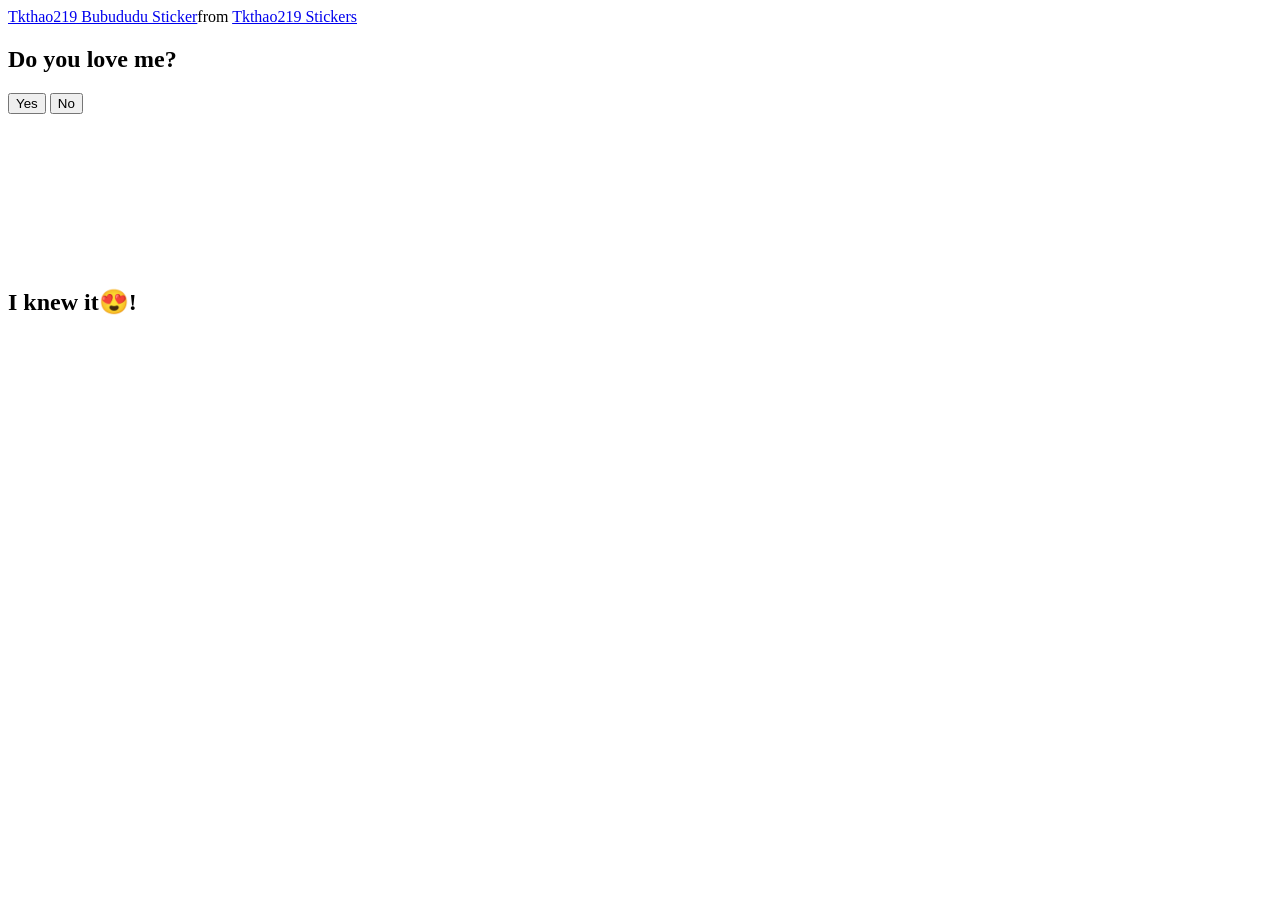
==== index.html @ 9fd1ef88 "Add files via upload" ====
<!DOCTYPE html>
<html lang="en">
  <head>
    <meta charset="UTF-8" />
    <meta name="viewport" content="width=device-width, initial-scale=1.0" />
    <link rel="preconnect" href="https://fonts.googleapis.com" />
    <link rel="preconnect" href="https://fonts.gstatic.com" crossorigin />
    <link
      href="https://fonts.googleapis.com/css2?family=Quicksand:wght@300..700&display=swap"
      rel="stylesheet" />
    <link rel="stylesheet" href="do_you_love_me.css" />
    <title>DO you love me?</title>
  </head>
  <body>
    <!-- for more code, visit my tiktok account -->
    <!-- tiktok "meowish" -->

    <div class="question-container container">
      <div
        class="tenor-gif-embed"
        data-postid="25789758"
        data-share-method="host"
        data-width="100%">
        <a href="https://tenor.com/view/tkthao219-bubududu-gif-25789758"
          >Tkthao219 Bubududu Sticker</a
        >from
        <a href="https://tenor.com/search/tkthao219-stickers"
          >Tkthao219 Stickers</a
        >
      </div>
      <script
        type="text/javascript"
        async
        src="https://tenor.com/embed.js"></script>

      <h2 class="question">Do you love me?</h2>
      <div class="button-container">
        <button class="yes-btn btn js-yes-btn">Yes</button>
        <button class="no-btn btn js-no-btn">No</button>
      </div>
    </div>
    <div class="result-container container">
      <video class="gif-result" src="cute love gif.mp4" autoplay loop></video>
      <h2>I knew it😍!</h2>
    </div>

    <div class="cssload-main">
      <div class="cssload-heart">
        <span class="cssload-heartL"></span>
        <span class="cssload-heartR"></span>
        <span class="cssload-square"></span>
      </div>
      <div class="cssload-shadow"></div>
    </div>
    <script src="do_you_love_me.js"></script>
  </body>
</html>
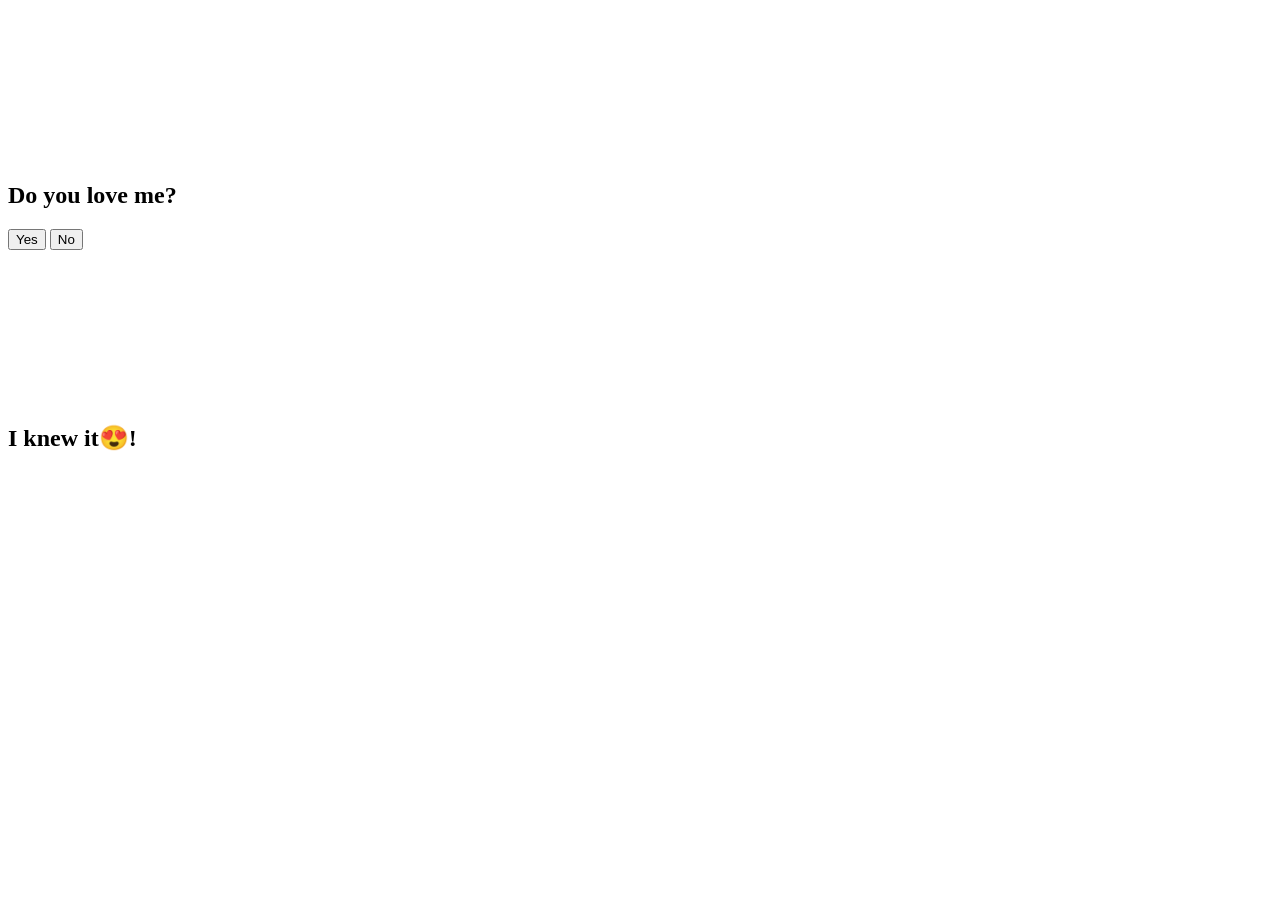
==== commit 6ae3bea1: "index.html" ====
--- a/index.html
+++ b/index.html
@@ -9,49 +9,32 @@
       href="https://fonts.googleapis.com/css2?family=Quicksand:wght@300..700&display=swap"
       rel="stylesheet" />
     <link rel="stylesheet" href="do_you_love_me.css" />
-    <title>DO you love me?</title>
-  </head>
-  <body>
-    <!-- for more code, visit my tiktok account -->
-    <!-- tiktok "meowish" -->
+    <title>Do you love me?</title>
+</head>
+<body>
 
-    <div class="question-container container">
-      <div
-        class="tenor-gif-embed"
-        data-postid="25789758"
-        data-share-method="host"
-        data-width="100%">
-        <a href="https://tenor.com/view/tkthao219-bubududu-gif-25789758"
-          >Tkthao219 Bubududu Sticker</a
-        >from
-        <a href="https://tenor.com/search/tkthao219-stickers"
-          >Tkthao219 Stickers</a
-        >
-      </div>
-      <script
-        type="text/javascript"
-        async
-        src="https://tenor.com/embed.js"></script>
+<div class="question-container container">
+<video class="local-gif" src="Reply me love.mp4" autoplay muted loop></video>
+  <h2 class="question">Do you love me?</h2>
+  <div class="button-container">
+    <button class="yes-btn btn js-yes-btn">Yes</button>
+    <button class="no-btn btn js-no-btn">No</button>
+  </div>
+</div>
+<div class="result-container container">
+  <video class="gif-result" src="Love me.mp4" autoplay loop></video>
+  <h2>I knew it😍!</h2>
+</div>
 
-      <h2 class="question">Do you love me?</h2>
-      <div class="button-container">
-        <button class="yes-btn btn js-yes-btn">Yes</button>
-        <button class="no-btn btn js-no-btn">No</button>
-      </div>
-    </div>
-    <div class="result-container container">
-      <video class="gif-result" src="cute love gif.mp4" autoplay loop></video>
-      <h2>I knew it😍!</h2>
-    </div>
+<div class="cssload-main">
+  <div class="cssload-heart">
+    <span class="cssload-heartL"></span>
+    <span class="cssload-heartR"></span>
+    <span class="cssload-square"></span>
+  </div>
+  <div class="cssload-shadow"></div>
+</div>
+<script src="do_you_love_me.js"></script>
 
-    <div class="cssload-main">
-      <div class="cssload-heart">
-        <span class="cssload-heartL"></span>
-        <span class="cssload-heartR"></span>
-        <span class="cssload-square"></span>
-      </div>
-      <div class="cssload-shadow"></div>
-    </div>
-    <script src="do_you_love_me.js"></script>
-  </body>
+</body>
 </html>
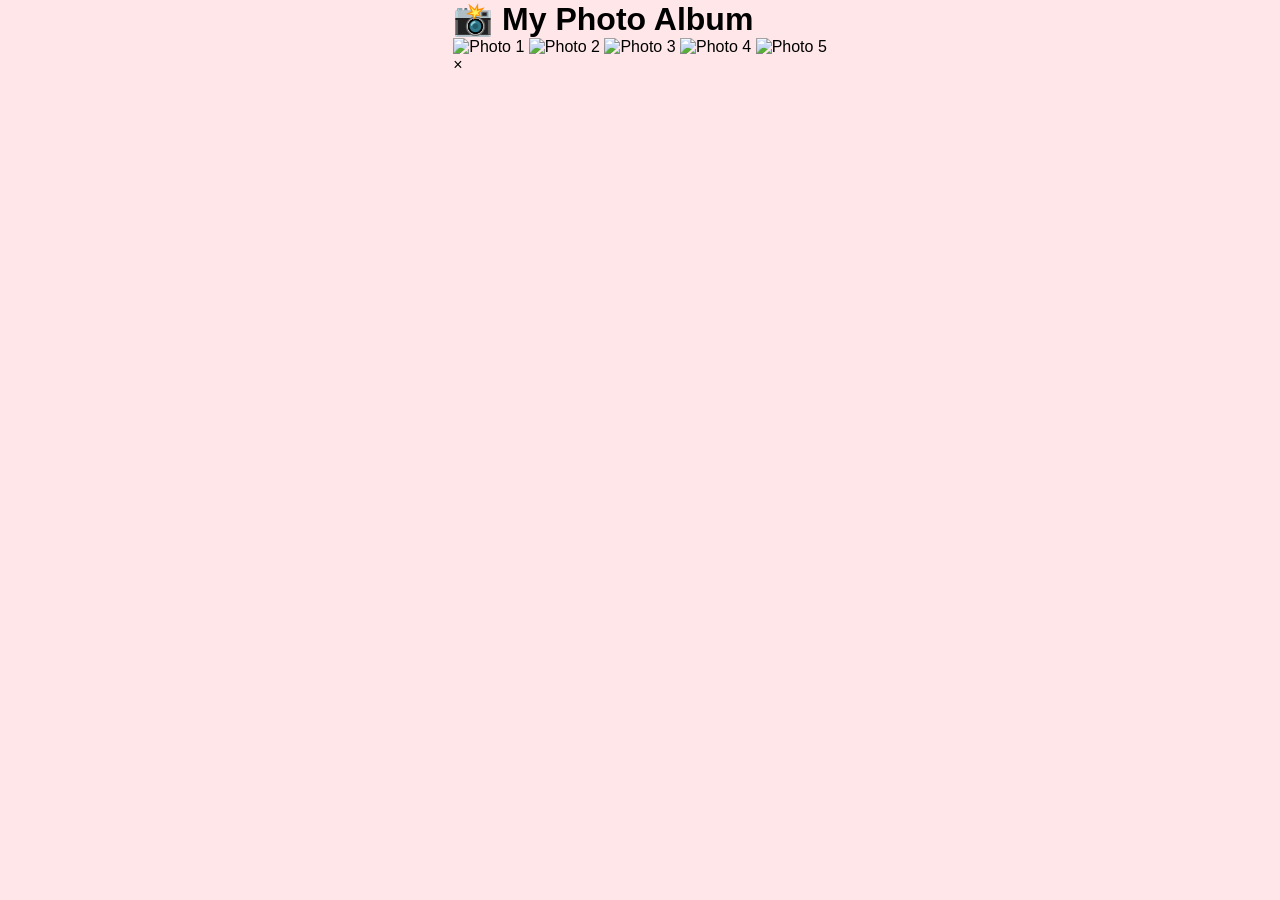
==== commit 57f0a72d: "Update index.html" ====
--- a/index.html
+++ b/index.html
@@ -1,40 +1,29 @@
 <!DOCTYPE html>
 <html lang="en">
-  <head>
+<head>
     <meta charset="UTF-8" />
     <meta name="viewport" content="width=device-width, initial-scale=1.0" />
-    <link rel="preconnect" href="https://fonts.googleapis.com" />
-    <link rel="preconnect" href="https://fonts.gstatic.com" crossorigin />
-    <link
-      href="https://fonts.googleapis.com/css2?family=Quicksand:wght@300..700&display=swap"
-      rel="stylesheet" />
-    <link rel="stylesheet" href="do_you_love_me.css" />
-    <title>Do you love me?</title>
+    <title>My Photo Album</title>
+    <link rel="stylesheet" href="style.css" />
 </head>
 <body>
 
-<div class="question-container container">
-<video class="local-gif" src="Reply me love.mp4" autoplay muted loop></video>
-  <h2 class="question">Do you love me?</h2>
-  <div class="button-container">
-    <button class="yes-btn btn js-yes-btn">Yes</button>
-    <button class="no-btn btn js-no-btn">No</button>
-  </div>
-</div>
-<div class="result-container container">
-  <video class="gif-result" src="Love me.mp4" autoplay loop></video>
-  <h2>I knew it😍!</h2>
-</div>
+    <h1>📸 My Photo Album</h1>
 
-<div class="cssload-main">
-  <div class="cssload-heart">
-    <span class="cssload-heartL"></span>
-    <span class="cssload-heartR"></span>
-    <span class="cssload-square"></span>
-  </div>
-  <div class="cssload-shadow"></div>
-</div>
-<script src="do_you_love_me.js"></script>
+    <div class="gallery">
+        <img src="images/photo1.jpg" alt="Photo 1">
+        <img src="images/photo2.jpg" alt="Photo 2">
+        <img src="images/photo3.jpg" alt="Photo 3">
+        <img src="images/photo4.jpg" alt="Photo 4">
+        <img src="images/photo5.jpg" alt="Photo 5">
+    </div>
 
+    <!-- Lightbox Modal -->
+    <div id="modal" class="modal">
+        <span id="closeBtn">&times;</span>
+        <img class="modal-content" id="modalImg">
+    </div>
+
+    <script src="script.js"></script>
 </body>
 </html>
--- a/style.css
+++ b/style.css
@@ -0,0 +1,417 @@
+/**Tiktok meowish**/
+
+* {
+  padding: 0;
+  margin: 0;
+  box-sizing: border-box;
+}
+body {
+  display: grid;
+  justify-content: center;
+  align-items: center;
+  background-color: #ffe6e9;
+  font-family: "Quicksand", sans-serif;
+}
+.container {
+  position: absolute;
+  top: 50%;
+  left: 50%;
+  transform: translate(-50%, -50%);
+  -o-transform: translate(-50%, -50%);
+  -ms-transform: translate(-50%, -50%);
+  -webkit-transform: translate(-50%, -50%);
+  -moz-transform: translate(-100%, -50%);
+  transition: 0.2s;
+}
+
+.question-container {
+  position: absolute;
+  top: 40%;
+  left: 50%;
+  transition: 0.2s;
+}
+.tenor-gif-embed {
+  height: 15rem;
+  pointer-events: none;
+  border-radius: 10px;
+  margin-bottom: 3rem;
+}
+.question {
+  font-size: 3.5rem;
+  margin-bottom: 1rem;
+}
+.button-container {
+  display: flex;
+  justify-content: center;
+  gap: 1.5rem;
+}
+.btn {
+  position: absolute;
+  border: none;
+  border-radius: 50px;
+  padding: 10px 20px;
+  font-family: "Poppins", sans-serif;
+  font-size: 18px;
+  cursor: pointer;
+  transition: all 0.3s ease;
+  background-color: #ff6b81;
+  color: white;
+  transform: scale(1.05);
+  box-shadow: 0px 4px 15px rgba(255, 107, 129, 0.5);
+}
+.btn:hover {
+  background-color: #ffa4b1;
+  transform: scale(1.1);
+  box-shadow: 0px 6px 20px rgba(255, 107, 129, 0.7);
+  text-shadow: 1px 1px 5px rgba(255, 182, 193, 0.8);
+}
+
+.yes-btn {
+  right: 54%;
+}
+.no-btn {
+  left: 54%;
+}
+
+.result-container {
+  display: none;
+  position: absolute;
+  top: 40%;
+  left: 50%;
+  transform: translate(-50%, -50%);
+  -o-transform: translate(-50%, -50%);
+  -ms-transform: translate(-50%, -50%);
+  -webkit-transform: translate(-50%, -50%);
+  -moz-transform: translate(-100%, -50%);
+  transition: 0.2s;
+}
+.gif-result {
+  border-radius: 10px;
+  margin-bottom: 2rem;
+}
+.result-container h2 {
+  font-size: 3.2rem;
+  text-align: center;
+}
+
+/* heart loader */
+.cssload-main {
+  display: none;
+  position: absolute;
+  content: "";
+  top: 17%;
+  left: 50%;
+  margin: 200px auto 0 auto;
+  transform: translate(-100%, -50%);
+  -o-transform: translate(-100%, -240%);
+  -ms-transform: translate(-100%, -240%);
+  -webkit-transform: translate(-100%, -240%);
+  -moz-transform: translate(-100%, -240%);
+}
+
+.cssload-main * {
+  font-size: 62px;
+}
+
+.cssload-heart {
+  animation: cssload-heart 2.88s cubic-bezier(0.75, 0, 0.5, 1) infinite normal;
+  -o-animation: cssload-heart 2.88s cubic-bezier(0.75, 0, 0.5, 1) infinite
+    normal;
+  -ms-animation: cssload-heart 2.88s cubic-bezier(0.75, 0, 0.5, 1) infinite
+    normal;
+  -webkit-animation: cssload-heart 2.88s cubic-bezier(0.75, 0, 0.5, 1) infinite
+    normal;
+  -moz-animation: cssload-heart 2.88s cubic-bezier(0.75, 0, 0.5, 1) infinite
+    normal;
+  top: 50%;
+  content: "";
+  left: 50%;
+  position: absolute;
+}
+
+.cssload-heartL {
+  width: 1em;
+  height: 1em;
+  border: 1px solid #ff0000;
+  background-color: #ff0000;
+  content: "";
+  position: absolute;
+  display: block;
+  border-radius: 100%;
+  animation: cssload-heartL 2.88s cubic-bezier(0.75, 0, 0.5, 1) infinite normal;
+  -o-animation: cssload-heartL 2.88s cubic-bezier(0.75, 0, 0.5, 1) infinite
+    normal;
+  -ms-animation: cssload-heartL 2.88s cubic-bezier(0.75, 0, 0.5, 1) infinite
+    normal;
+  -webkit-animation: cssload-heartL 2.88s cubic-bezier(0.75, 0, 0.5, 1) infinite
+    normal;
+  -moz-animation: cssload-heartL 2.88s cubic-bezier(0.75, 0, 0.5, 1) infinite
+    normal;
+  transform: translate(-28px, -27px);
+  -o-transform: translate(-28px, -27px);
+  -ms-transform: translate(-28px, -27px);
+  -webkit-transform: translate(-28px, -27px);
+  -moz-transform: translate(-28px, -27px);
+}
+
+.cssload-heartR {
+  width: 1em;
+  height: 1em;
+  border: 1px solid #ff0000;
+  background-color: #ff0000;
+  content: "";
+  position: absolute;
+  display: block;
+  border-radius: 100%;
+  transform: translate(28px, -27px);
+  -o-transform: translate(28px, -27px);
+  -ms-transform: translate(28px, -27px);
+  -webkit-transform: translate(28px, -27px);
+  -moz-transform: translate(28px, -27px);
+  animation: cssload-heartR 2.88s cubic-bezier(0.75, 0, 0.5, 1) infinite normal;
+  -o-animation: cssload-heartR 2.88s cubic-bezier(0.75, 0, 0.5, 1) infinite
+    normal;
+  -ms-animation: cssload-heartR 2.88s cubic-bezier(0.75, 0, 0.5, 1) infinite
+    normal;
+  -webkit-animation: cssload-heartR 2.88s cubic-bezier(0.75, 0, 0.5, 1) infinite
+    normal;
+  -moz-animation: cssload-heartR 2.88s cubic-bezier(0.75, 0, 0.5, 1) infinite
+    normal;
+}
+
+.cssload-square {
+  width: 1em;
+  height: 1em;
+  border: 1px solid #ff0000;
+  background-color: #ff0000;
+  position: relative;
+  display: block;
+  content: "";
+  transform: scale(1) rotate(-45deg);
+  -o-transform: scale(1) rotate(-45deg);
+  -ms-transform: scale(1) rotate(-45deg);
+  -webkit-transform: scale(1) rotate(-45deg);
+  -moz-transform: scale(1) rotate(-45deg);
+  animation: cssload-square 2.88s cubic-bezier(0.75, 0, 0.5, 1) infinite normal;
+  -o-animation: cssload-square 2.88s cubic-bezier(0.75, 0, 0.5, 1) infinite
+    normal;
+  -ms-animation: cssload-square 2.88s cubic-bezier(0.75, 0, 0.5, 1) infinite
+    normal;
+  -webkit-animation: cssload-square 2.88s cubic-bezier(0.75, 0, 0.5, 1) infinite
+    normal;
+  -moz-animation: cssload-square 2.88s cubic-bezier(0.75, 0, 0.5, 1) infinite
+    normal;
+}
+
+.cssload-shadow {
+  top: 97px;
+  left: 50%;
+  content: "";
+  position: relative;
+  display: block;
+  bottom: -0.5em;
+  width: 1em;
+  height: 0.24em;
+  background-color: rgb(215, 215, 215);
+  border: 1px solid rgb(215, 215, 215);
+  border-radius: 50%;
+  animation: cssload-shadow 2.88s cubic-bezier(0.75, 0, 0.5, 1) infinite normal;
+  -o-animation: cssload-shadow 2.88s cubic-bezier(0.75, 0, 0.5, 1) infinite
+    normal;
+  -ms-animation: cssload-shadow 2.88s cubic-bezier(0.75, 0, 0.5, 1) infinite
+    normal;
+  -webkit-animation: cssload-shadow 2.88s cubic-bezier(0.75, 0, 0.5, 1) infinite
+    normal;
+  -moz-animation: cssload-shadow 2.88s cubic-bezier(0.75, 0, 0.5, 1) infinite
+    normal;
+}
+
+@keyframes cssload-square {
+  50% {
+    border-radius: 100%;
+    transform: scale(0.5) rotate(-45deg);
+  }
+  100% {
+    transform: scale(1) rotate(-45deg);
+  }
+}
+
+@-o-keyframes cssload-square {
+  50% {
+    border-radius: 100%;
+    -o-transform: scale(0.5) rotate(-45deg);
+  }
+  100% {
+    -o-transform: scale(1) rotate(-45deg);
+  }
+}
+
+@-ms-keyframes cssload-square {
+  50% {
+    border-radius: 100%;
+    -ms-transform: scale(0.5) rotate(-45deg);
+  }
+  100% {
+    -ms-transform: scale(1) rotate(-45deg);
+  }
+}
+
+@-webkit-keyframes cssload-square {
+  50% {
+    border-radius: 100%;
+    -webkit-transform: scale(0.5) rotate(-45deg);
+  }
+  100% {
+    -webkit-transform: scale(1) rotate(-45deg);
+  }
+}
+
+@-moz-keyframes cssload-square {
+  50% {
+    border-radius: 100%;
+    -moz-transform: scale(0.5) rotate(-45deg);
+  }
+  100% {
+    -moz-transform: scale(1) rotate(-45deg);
+  }
+}
+
+@keyframes cssload-heart {
+  50% {
+    transform: rotate(360deg);
+  }
+  100% {
+    transform: rotate(720deg);
+  }
+}
+
+@-o-keyframes cssload-heart {
+  50% {
+    -o-transform: rotate(360deg);
+  }
+  100% {
+    -o-transform: rotate(720deg);
+  }
+}
+
+@-ms-keyframes cssload-heart {
+  50% {
+    -ms-transform: rotate(360deg);
+  }
+  100% {
+    -ms-transform: rotate(720deg);
+  }
+}
+
+@-webkit-keyframes cssload-heart {
+  50% {
+    -webkit-transform: rotate(360deg);
+  }
+  100% {
+    -webkit-transform: rotate(720deg);
+  }
+}
+
+@-moz-keyframes cssload-heart {
+  50% {
+    -moz-transform: rotate(360deg);
+  }
+  100% {
+    -moz-transform: rotate(720deg);
+  }
+}
+
+@keyframes cssload-heartL {
+  60% {
+    transform: scale(0.4);
+  }
+}
+
+@-o-keyframes cssload-heartL {
+  60% {
+    -o-transform: scale(0.4);
+  }
+}
+
+@-ms-keyframes cssload-heartL {
+  60% {
+    -ms-transform: scale(0.4);
+  }
+}
+
+@-webkit-keyframes cssload-heartL {
+  60% {
+    -webkit-transform: scale(0.4);
+  }
+}
+
+@-moz-keyframes cssload-heartL {
+  60% {
+    -moz-transform: scale(0.4);
+  }
+}
+
+@keyframes cssload-heartR {
+  40% {
+    transform: scale(0.4);
+  }
+}
+
+@-o-keyframes cssload-heartR {
+  40% {
+    -o-transform: scale(0.4);
+  }
+}
+
+@-ms-keyframes cssload-heartR {
+  40% {
+    -ms-transform: scale(0.4);
+  }
+}
+
+@-webkit-keyframes cssload-heartR {
+  40% {
+    -webkit-transform: scale(0.4);
+  }
+}
+
+@-moz-keyframes cssload-heartR {
+  40% {
+    -moz-transform: scale(0.4);
+  }
+}
+
+@keyframes cssload-shadow {
+  50% {
+    transform: scale(0.5);
+    border-color: rgb(228, 228, 228);
+  }
+}
+
+@-o-keyframes cssload-shadow {
+  50% {
+    -o-transform: scale(0.5);
+    border-color: rgb(228, 228, 228);
+  }
+}
+
+@-ms-keyframes cssload-shadow {
+  50% {
+    -ms-transform: scale(0.5);
+    border-color: rgb(228, 228, 228);
+  }
+}
+
+@-webkit-keyframes cssload-shadow {
+  50% {
+    -webkit-transform: scale(0.5);
+    border-color: rgb(228, 228, 228);
+  }
+}
+
+@-moz-keyframes cssload-shadow {
+  50% {
+    -moz-transform: scale(0.5);
+    border-color: rgb(228, 228, 228);
+  }
+}
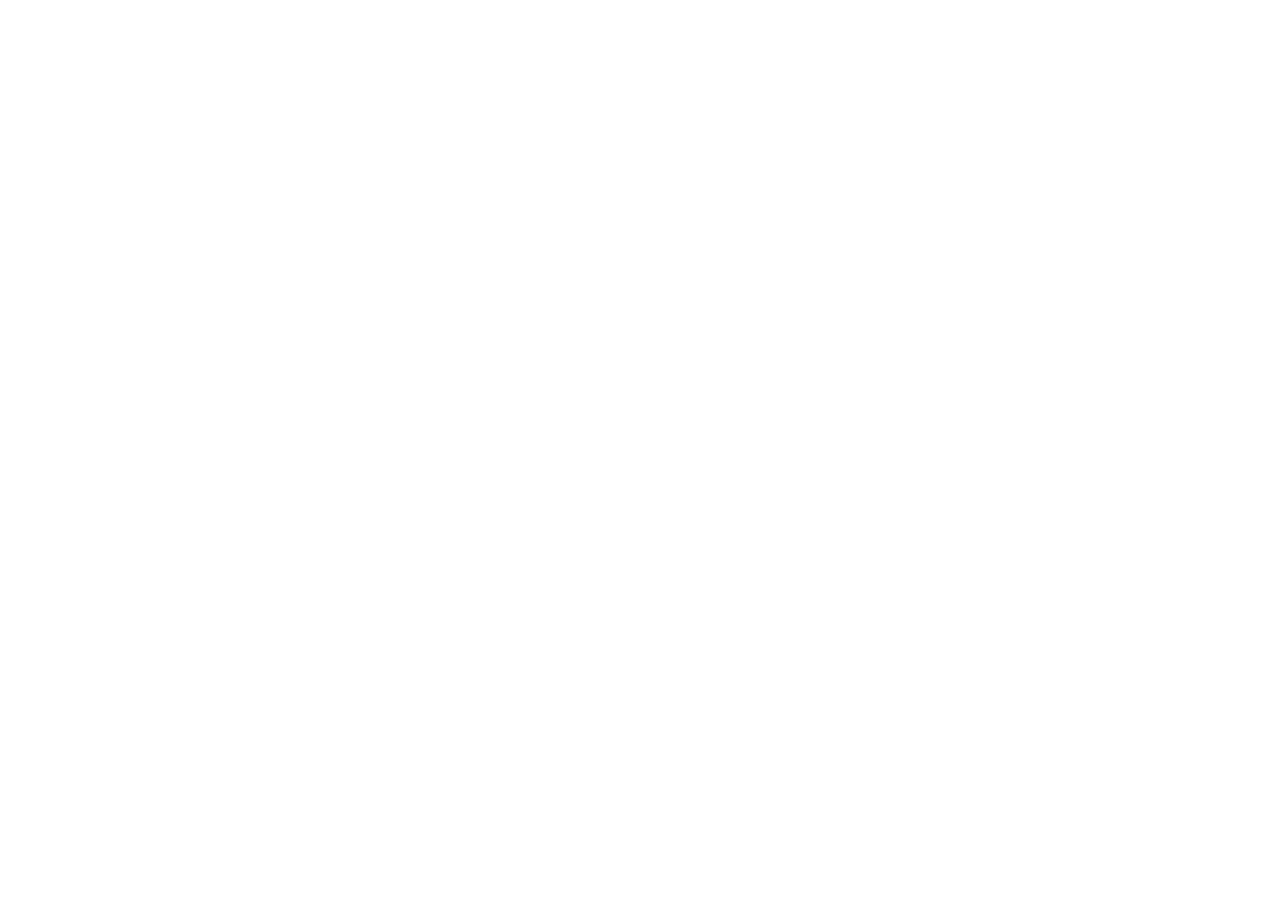
==== commit a6f3ae9d: "Add initial playable level game HTML structure" ====
--- a/index.html
+++ b/index.html
@@ -1,29 +1,154 @@
-<!DOCTYPE html>
-<html lang="en">
-<head>
-    <meta charset="UTF-8" />
-    <meta name="viewport" content="width=device-width, initial-scale=1.0" />
-    <title>My Photo Album</title>
-    <link rel="stylesheet" href="style.css" />
-</head>
-<body>
-
-    <h1>📸 My Photo Album</h1>
-
-    <div class="gallery">
-        <img src="images/photo1.jpg" alt="Photo 1">
-        <img src="images/photo2.jpg" alt="Photo 2">
-        <img src="images/photo3.jpg" alt="Photo 3">
-        <img src="images/photo4.jpg" alt="Photo 4">
-        <img src="images/photo5.jpg" alt="Photo 5">
-    </div>
-
-    <!-- Lightbox Modal -->
-    <div id="modal" class="modal">
-        <span id="closeBtn">&times;</span>
-        <img class="modal-content" id="modalImg">
-    </div>
-
-    <script src="script.js"></script>
-</body>
-</html>
+<!DOCTYPE html>
+<html lang="en">
+<head>
+<meta charset="UTF-8">
+<title>Playable Level Game</title>
+
+<style>
+body {
+    margin: 0;
+    font-family: Arial, sans-serif;
+    background: url("background.jpg") no-repeat center center fixed;
+    background-size: cover;
+}
+
+/* LEVEL BUTTONS (Invisible but clickable) */
+.level {
+    position: absolute;
+    width: 60px;
+    height: 60px;
+    border-radius: 50%;
+    cursor: pointer;
+}
+
+/* Example positions – adjust as needed */
+#level1 { top: 70%; left: 45%; }
+#level2 { top: 65%; left: 50%; }
+#level3 { top: 60%; left: 47%; }
+#level4 { top: 55%; left: 52%; }
+#level5 { top: 50%; left: 48%; }
+#level6 { top: 45%; left: 53%; }
+#level7 { top: 40%; left: 48%; }
+#level8 { top: 35%; left: 52%; }
+#level9 { top: 30%; left: 50%; }
+
+/* QUIZ POPUP */
+.popup {
+    display: none;
+    position: fixed;
+    inset: 0;
+    background: rgba(0,0,0,0.6);
+    justify-content: center;
+    align-items: center;
+}
+
+.quiz-box {
+    background: white;
+    width: 300px;
+    padding: 20px;
+    border-radius: 12px;
+    text-align: center;
+}
+
+.option {
+    background: #4caf50;
+    color: white;
+    padding: 8px;
+    margin: 8px 0;
+    border-radius: 8px;
+    cursor: pointer;
+}
+
+.option:hover {
+    background: #388e3c;
+}
+
+.close {
+    margin-top: 10px;
+    background: #e74c3c;
+    color: white;
+    padding: 6px;
+    border-radius: 6px;
+    cursor: pointer;
+}
+</style>
+</head>
+
+<body>
+
+<!-- CLICKABLE LEVELS -->
+<div id="level1" class="level" onclick="openQuiz(1)"></div>
+<div id="level2" class="level" onclick="openQuiz(2)"></div>
+<div id="level3" class="level" onclick="openQuiz(3)"></div>
+<div id="level4" class="level" onclick="openQuiz(4)"></div>
+<div id="level5" class="level" onclick="openQuiz(5)"></div>
+<div id="level6" class="level" onclick="openQuiz(6)"></div>
+<div id="level7" class="level" onclick="openQuiz(7)"></div>
+<div id="level8" class="level" onclick="openQuiz(8)"></div>
+<div id="level9" class="level" onclick="openQuiz(9)"></div>
+
+<!-- QUIZ POPUP -->
+<div class="popup" id="popup">
+    <div class="quiz-box">
+        <h3 id="question">Question</h3>
+        <div id="options"></div>
+        <div class="close" onclick="closeQuiz()">Close</div>
+    </div>
+</div>
+
+<script>
+const questions = {
+    1: {
+        q: "What is 2 + 2?",
+        options: ["3", "4", "5"],
+        answer: "4"
+    },
+    2: {
+        q: "HTML stands for?",
+        options: ["Hyper Text Markup Language", "High Text Machine", "Home Tool Markup"],
+        answer: "Hyper Text Markup Language"
+    },
+    3: {
+        q: "Which is a programming language?",
+        options: ["HTML", "CSS", "JavaScript"],
+        answer: "JavaScript"
+    }
+};
+
+function openQuiz(level) {
+    const quiz = questions[level];
+    if (!quiz) {
+        alert("Level locked or no question yet!");
+        return;
+    }
+
+    document.getElementById("question").innerText = quiz.q;
+    const optionsDiv = document.getElementById("options");
+    optionsDiv.innerHTML = "";
+
+    quiz.options.forEach(opt => {
+        const div = document.createElement("div");
+        div.className = "option";
+        div.innerText = opt;
+        div.onclick = () => checkAnswer(opt, quiz.answer);
+        optionsDiv.appendChild(div);
+    });
+
+    document.getElementById("popup").style.display = "flex";
+}
+
+function checkAnswer(selected, correct) {
+    if (selected === correct) {
+        alert("✅ Correct Answer!");
+    } else {
+        alert("❌ Wrong Answer!");
+    }
+}
+
+function closeQuiz() {
+    document.getElementById("popup").style.display = "none";
+}
+</script>
+
+</body>
+</html>
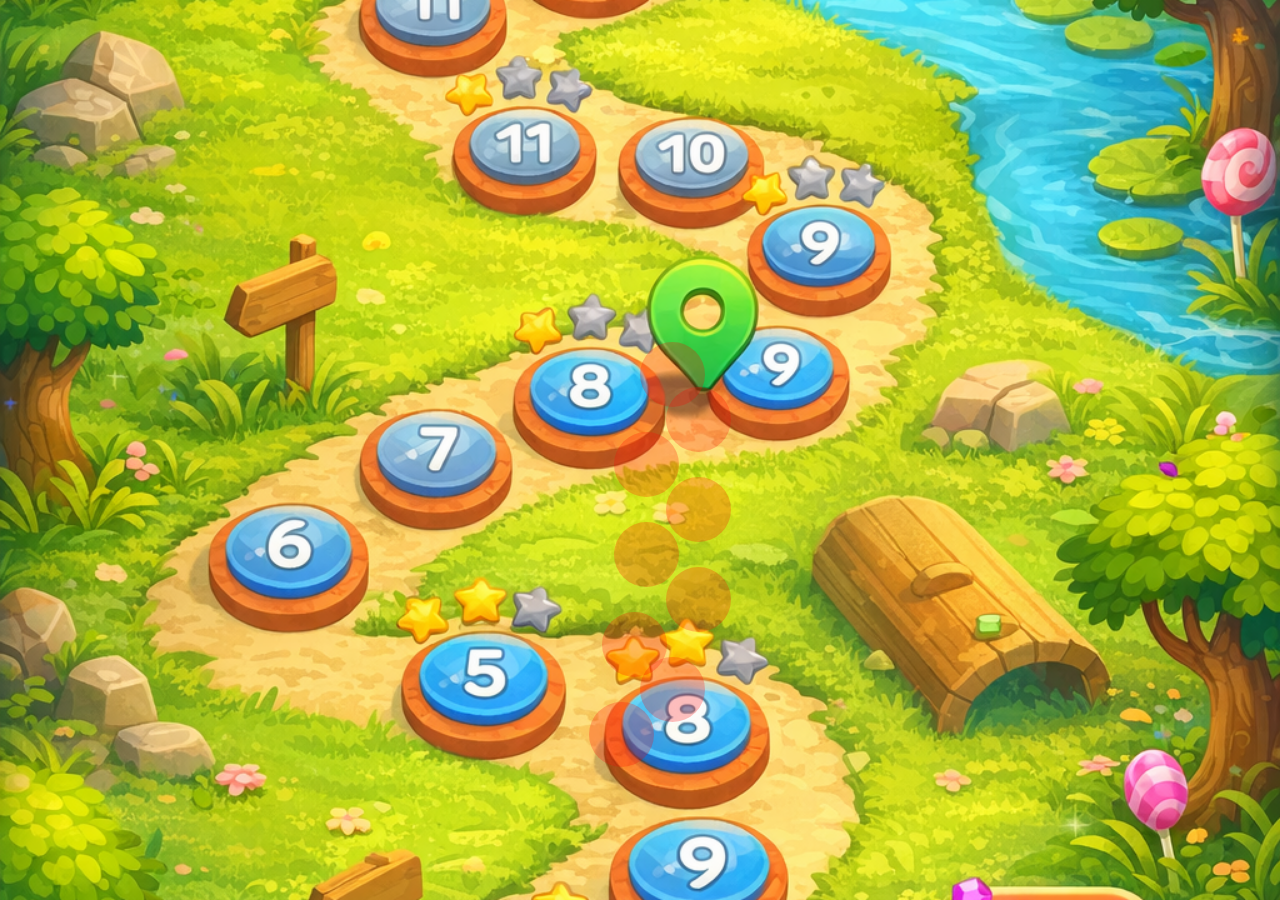
==== commit 634f3533: "Update HTML structure and style for game map" ====
--- a/index.html
+++ b/index.html
@@ -2,49 +2,59 @@
 <html lang="en">
 <head>
 <meta charset="UTF-8">
-<title>Playable Level Game</title>
+<title>Playable Level Map</title>
 
 <style>
 body {
     margin: 0;
     font-family: Arial, sans-serif;
-    background: url("background.jpg") no-repeat center center fixed;
+}
+
+/* BACKGROUND CONTAINER */
+.game-map {
+    position: relative;
+    width: 100vw;
+    height: 100vh;
+    background: url("background.jpg") no-repeat center center;
     background-size: cover;
 }
 
-/* LEVEL BUTTONS (Invisible but clickable) */
+/* LEVEL BUTTONS */
 .level {
     position: absolute;
-    width: 60px;
-    height: 60px;
+    width: 65px;
+    height: 65px;
     border-radius: 50%;
     cursor: pointer;
+    z-index: 5;
+    background: rgba(255,0,0,0.25); /* TEMP: shows clickable area */
 }
 
-/* Example positions – adjust as needed */
-#level1 { top: 70%; left: 45%; }
-#level2 { top: 65%; left: 50%; }
-#level3 { top: 60%; left: 47%; }
-#level4 { top: 55%; left: 52%; }
-#level5 { top: 50%; left: 48%; }
-#level6 { top: 45%; left: 53%; }
-#level7 { top: 40%; left: 48%; }
-#level8 { top: 35%; left: 52%; }
-#level9 { top: 30%; left: 50%; }
+/* LEVEL POSITIONS (ADJUST AS NEEDED) */
+#level1 { top: 78%; left: 46%; }
+#level2 { top: 73%; left: 50%; }
+#level3 { top: 68%; left: 47%; }
+#level4 { top: 63%; left: 52%; }
+#level5 { top: 58%; left: 48%; }
+#level6 { top: 53%; left: 52%; }
+#level7 { top: 48%; left: 48%; }
+#level8 { top: 43%; left: 52%; }
+#level9 { top: 38%; left: 50%; }
 
 /* QUIZ POPUP */
 .popup {
     display: none;
     position: fixed;
     inset: 0;
-    background: rgba(0,0,0,0.6);
+    background: rgba(0,0,0,0.7);
     justify-content: center;
     align-items: center;
+    z-index: 10;
 }
 
 .quiz-box {
     background: white;
-    width: 300px;
+    width: 320px;
     padding: 20px;
     border-radius: 12px;
     text-align: center;
@@ -53,7 +63,7 @@
 .option {
     background: #4caf50;
     color: white;
-    padding: 8px;
+    padding: 10px;
     margin: 8px 0;
     border-radius: 8px;
     cursor: pointer;
@@ -64,11 +74,11 @@
 }
 
 .close {
-    margin-top: 10px;
     background: #e74c3c;
     color: white;
-    padding: 6px;
-    border-radius: 6px;
+    padding: 8px;
+    margin-top: 10px;
+    border-radius: 8px;
     cursor: pointer;
 }
 </style>
@@ -76,21 +86,26 @@
 
 <body>
 
-<!-- CLICKABLE LEVELS -->
-<div id="level1" class="level" onclick="openQuiz(1)"></div>
-<div id="level2" class="level" onclick="openQuiz(2)"></div>
-<div id="level3" class="level" onclick="openQuiz(3)"></div>
-<div id="level4" class="level" onclick="openQuiz(4)"></div>
-<div id="level5" class="level" onclick="openQuiz(5)"></div>
-<div id="level6" class="level" onclick="openQuiz(6)"></div>
-<div id="level7" class="level" onclick="openQuiz(7)"></div>
-<div id="level8" class="level" onclick="openQuiz(8)"></div>
-<div id="level9" class="level" onclick="openQuiz(9)"></div>
+<!-- MAP -->
+<div class="game-map">
+
+    <!-- CLICKABLE LEVELS -->
+    <div class="level" id="level1" onclick="openQuiz(1)"></div>
+    <div class="level" id="level2" onclick="openQuiz(2)"></div>
+    <div class="level" id="level3" onclick="openQuiz(3)"></div>
+    <div class="level" id="level4" onclick="openQuiz(4)"></div>
+    <div class="level" id="level5" onclick="openQuiz(5)"></div>
+    <div class="level" id="level6" onclick="openQuiz(6)"></div>
+    <div class="level" id="level7" onclick="openQuiz(7)"></div>
+    <div class="level" id="level8" onclick="openQuiz(8)"></div>
+    <div class="level" id="level9" onclick="openQuiz(9)"></div>
+
+</div>
 
 <!-- QUIZ POPUP -->
 <div class="popup" id="popup">
     <div class="quiz-box">
-        <h3 id="question">Question</h3>
+        <h3 id="question"></h3>
         <div id="options"></div>
         <div class="close" onclick="closeQuiz()">Close</div>
     </div>
@@ -98,51 +113,35 @@
 
 <script>
 const questions = {
-    1: {
-        q: "What is 2 + 2?",
-        options: ["3", "4", "5"],
-        answer: "4"
-    },
-    2: {
-        q: "HTML stands for?",
-        options: ["Hyper Text Markup Language", "High Text Machine", "Home Tool Markup"],
-        answer: "Hyper Text Markup Language"
-    },
-    3: {
-        q: "Which is a programming language?",
-        options: ["HTML", "CSS", "JavaScript"],
-        answer: "JavaScript"
-    }
+    1: { q: "2 + 2 = ?", options: ["3","4","5"], answer: "4" },
+    2: { q: "HTML is?", options: ["Language","Browser","OS"], answer: "Language" },
+    3: { q: "JS used for?", options: ["Style","Logic","Design"], answer: "Logic" }
 };
 
 function openQuiz(level) {
-    const quiz = questions[level];
-    if (!quiz) {
-        alert("Level locked or no question yet!");
+    const q = questions[level];
+    if (!q) {
+        alert("🔒 Level Locked");
         return;
     }
 
-    document.getElementById("question").innerText = quiz.q;
-    const optionsDiv = document.getElementById("options");
-    optionsDiv.innerHTML = "";
+    document.getElementById("question").innerText = q.q;
+    const optBox = document.getElementById("options");
+    optBox.innerHTML = "";
 
-    quiz.options.forEach(opt => {
-        const div = document.createElement("div");
-        div.className = "option";
-        div.innerText = opt;
-        div.onclick = () => checkAnswer(opt, quiz.answer);
-        optionsDiv.appendChild(div);
+    q.options.forEach(opt => {
+        const d = document.createElement("div");
+        d.className = "option";
+        d.innerText = opt;
+        d.onclick = () => checkAnswer(opt, q.answer);
+        optBox.appendChild(d);
     });
 
     document.getElementById("popup").style.display = "flex";
 }
 
-function checkAnswer(selected, correct) {
-    if (selected === correct) {
-        alert("✅ Correct Answer!");
-    } else {
-        alert("❌ Wrong Answer!");
-    }
+function checkAnswer(sel, ans) {
+    alert(sel === ans ? "✅ Correct!" : "❌ Wrong!");
 }
 
 function closeQuiz() {
